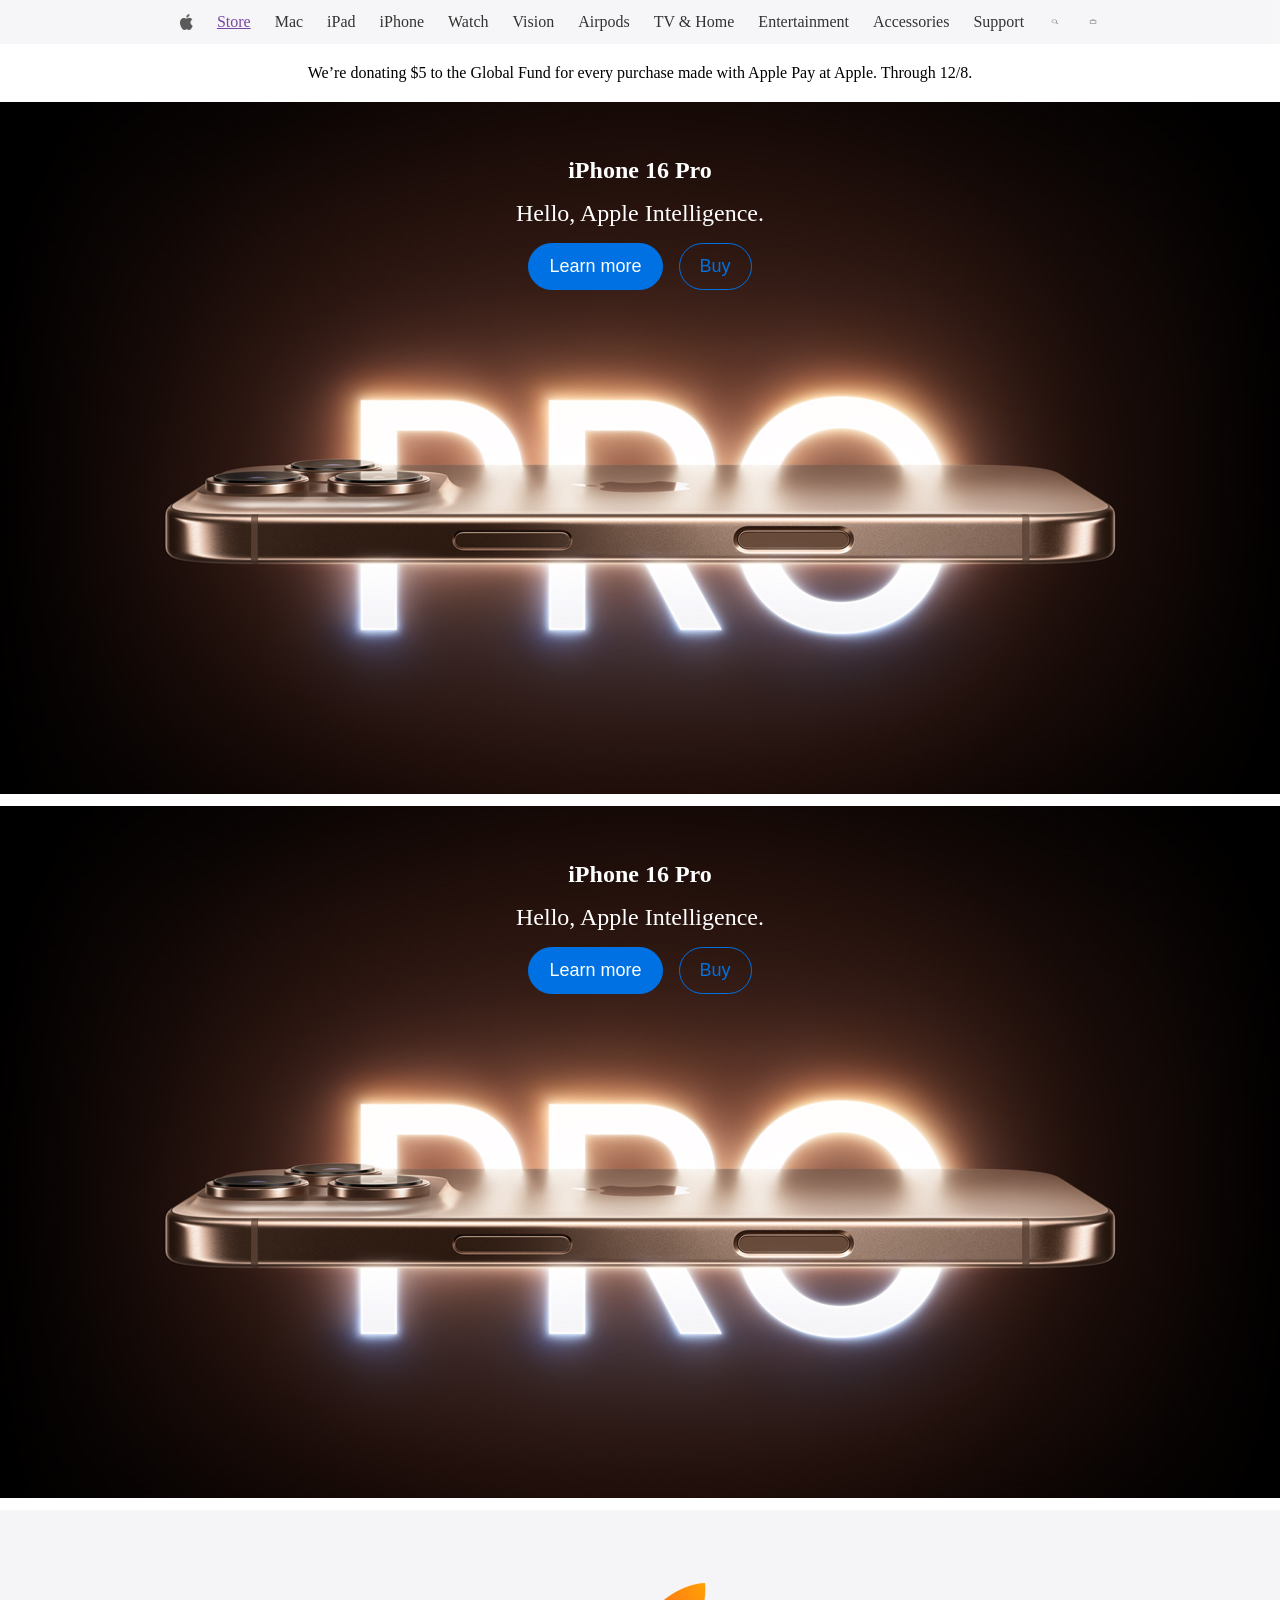
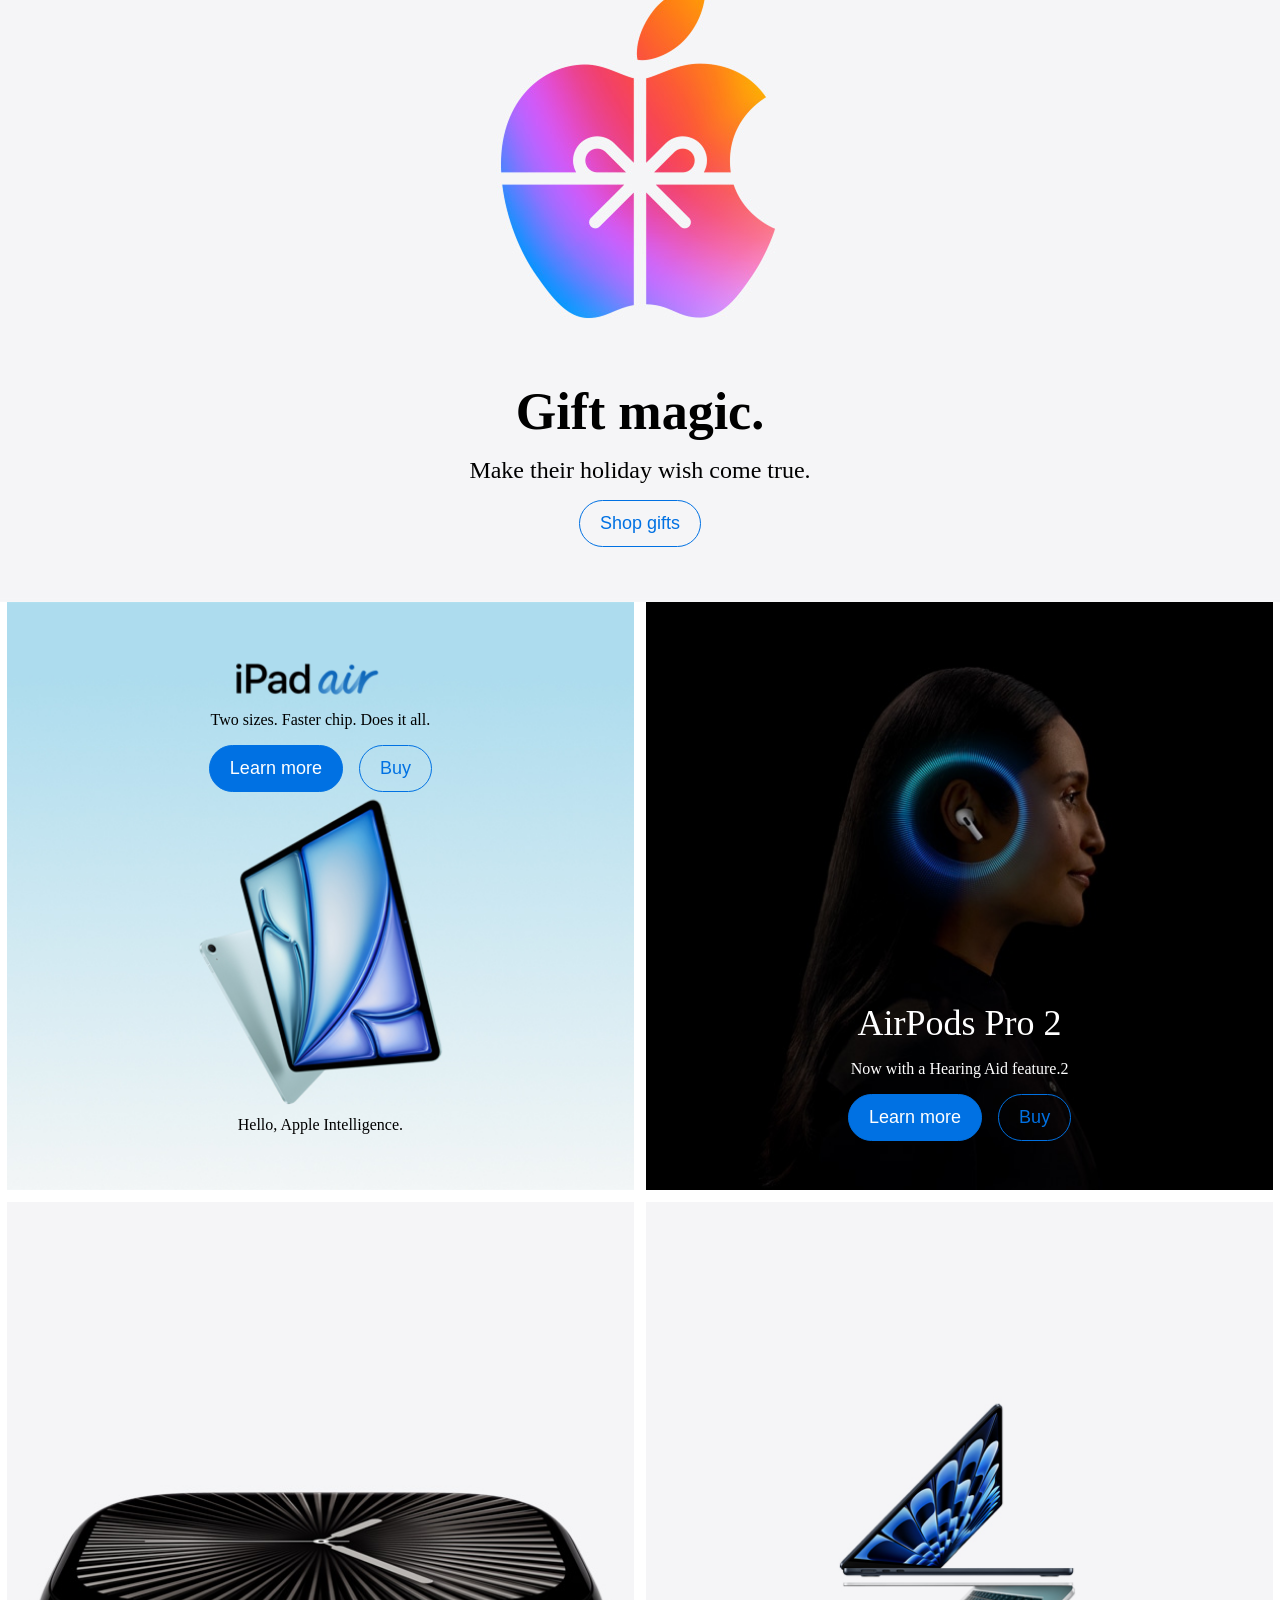
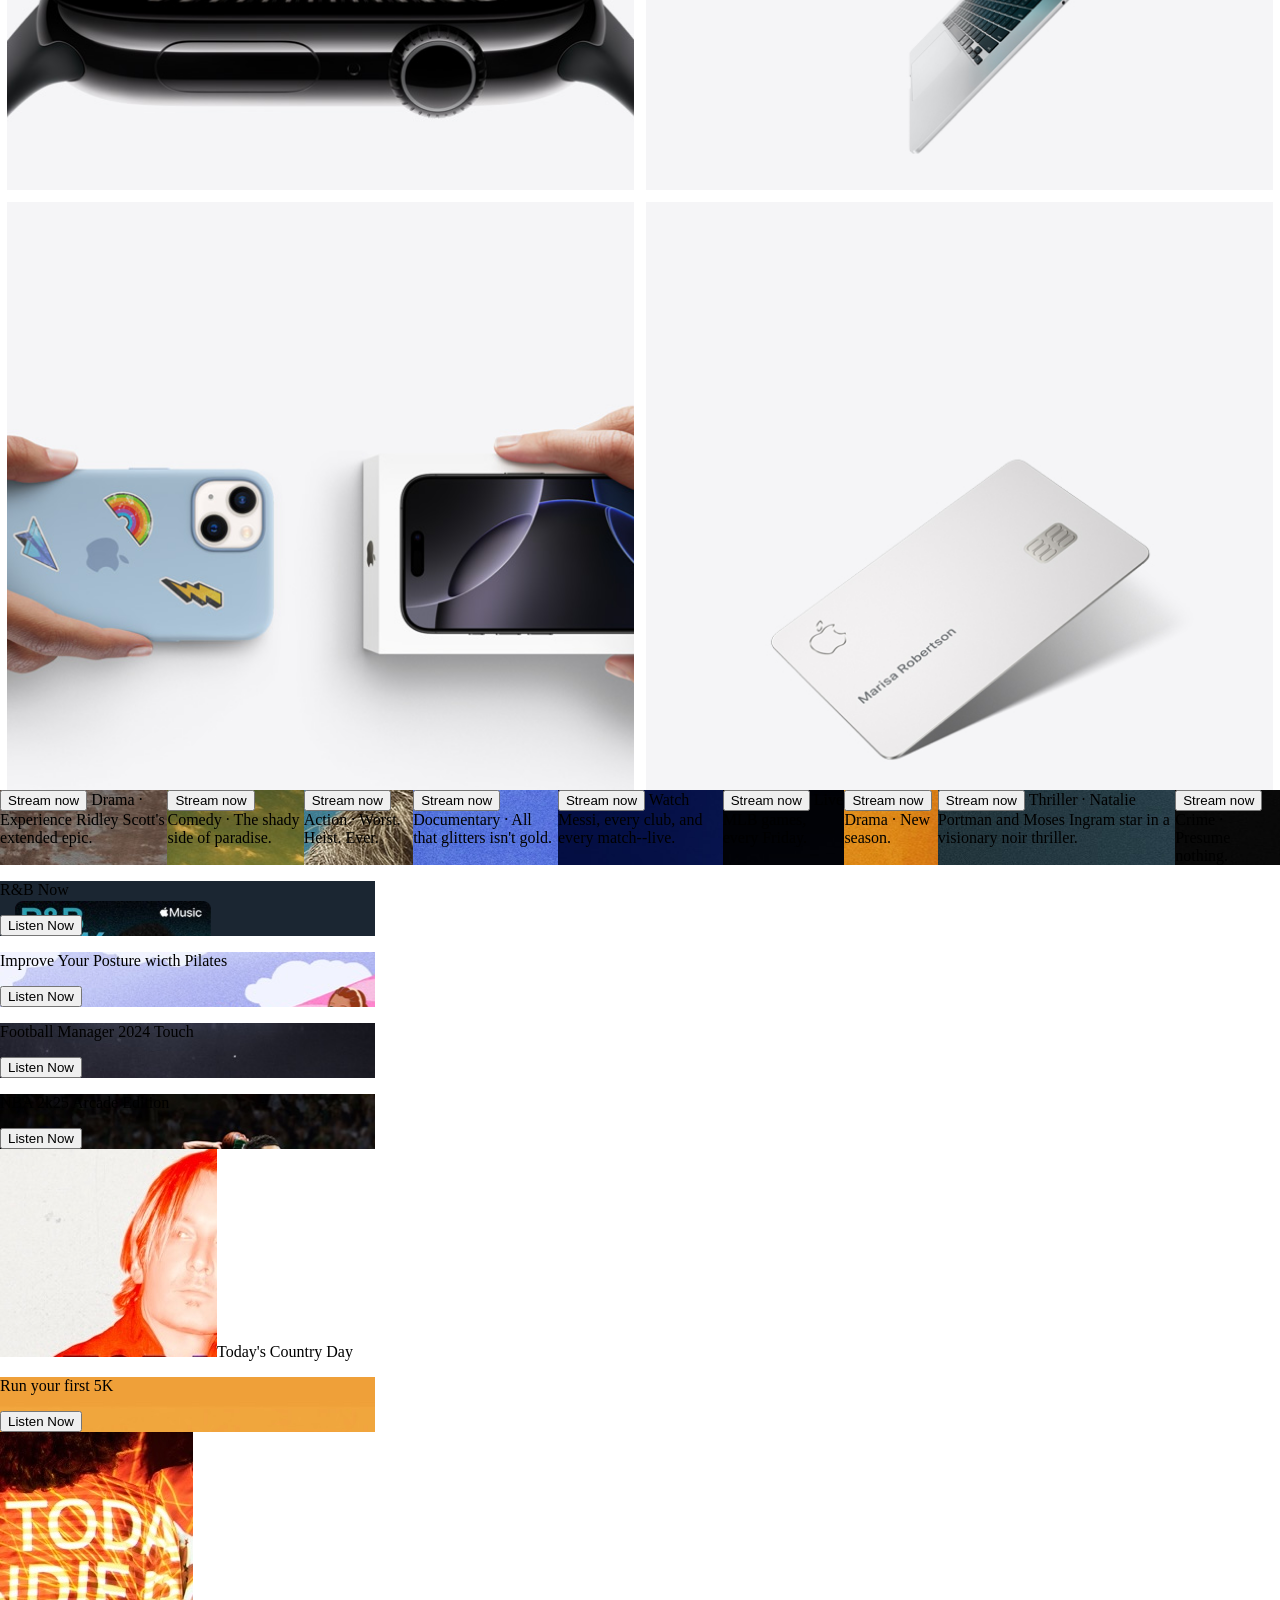
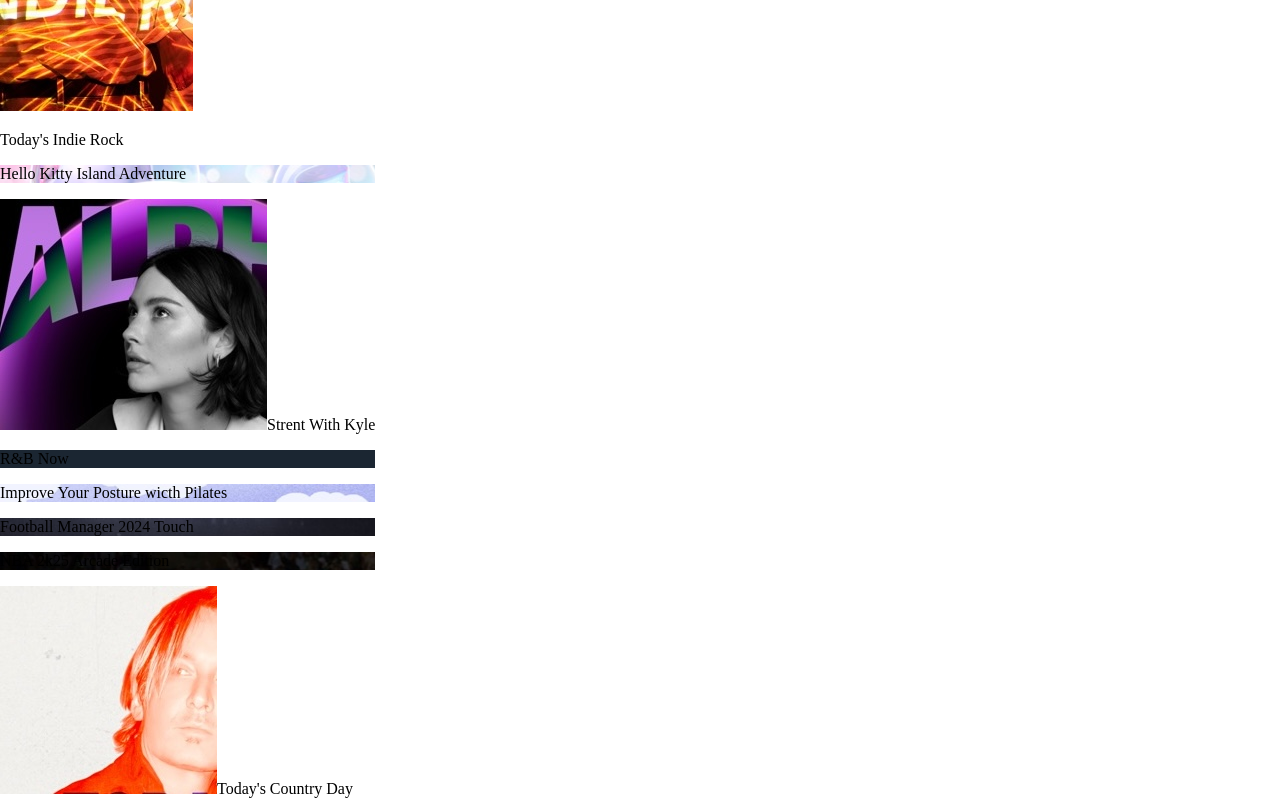
==== index.html @ 02512170 "ner zaslaa" ====
<!doctype html>
<html lang="en">
  <head>
    <meta charset="UTF-8" />
    <meta name="viewport" content="width=device-width, initial-scale=1.0" />
    <title>Apple</title>
    <link rel="stylesheet" href="style.css" />
  </head>
  <body>
    <main>
      <header class="flex">
        <img
          src="/images/Vector.png"
          alt="apple"
          style="width: 13px; height: 16px"
        />
        <div class="headerText">
          <a href="">Store</a>
          <div>Mac</div>
          <div>iPad</div>
          <div>iPhone</div>
          <div>Watch</div>
          <div>Vision</div>
          <div>Airpods</div>
          <div>TV & Home</div>
          <div>Entertainment</div>
          <div>Accessories</div>
          <div>Support</div>
        </div>
        <div class="headerIcons">
          <img src="/images/Item → Button - Search apple.com.png" alt="logo1" />
          <img src="/images/Item.png" alt="logo2" />
          <img src="/images/menu-icon.png" alt="logo3" />
        </div>
      </header>

      <div class="donation">
        We’re donating $5 to the Global Fund for every purchase made with
        Apple Pay at Apple. Through 12/8.
      </div>
      <div class="heroContainer">
        <section class="hero1 hero11">
          <div class="hero1text">
            <div>iPhone 16 Pro</div>
            <div>Hello, Apple Intelligence.</div>
            <div class="buttons">
              <button>Learn more</button>
              <button>Buy</button>
            </div>
          </div>
        </section>

        <section class="hero1 hero2">
          <div class="hero1text">
            <div>iPhone 16 Pro</div>
            <div>Hello, Apple Intelligence.</div>
            <div class="buttons">
              <button>Learn more</button>
              <button>Buy</button>
            </div>
          </div>
        </section>

        <section
          class="hero1 hero3"
          style="background-image: url(/images/Gift.png)"
        >
          <div class="hero3text">
            <div>Gift magic.</div>
            <div>Make their holiday wish come true.</div>
            <div class="buttons">
              <button>Shop gifts</button>
            </div>
          </div>
        </section>
      </div>

      <section class="section2 flex">
        <div class="box box1">
          <img src="./images/iPad.png" alt="" />
          <div class="box1Text flex">
            <div
              class="flex"
              style="
                flex-direction: column;
                justify-content: center;
                align-items: center;
              "
            >
              <img src="/images/Heading 3.png" alt="" />
              <p>Two sizes. Faster chip. Does it all.</p>
              <div class="buttons">
                <button>Learn more</button>
                <button>Buy</button>
              </div>
            </div>
            <div>Hello, Apple Intelligence.</div>
          </div>
        </div>

        <div class="box box2">
          <img src="/images/AirPod.png" alt="" />
          <div class="box2Text">
            <div>
              <p style="margin: 0 !important">AirPods Pro 2</p>
            </div>
            <div>
              <div>Now with a Hearing Aid feature.2</div>
            </div>
            <div class="buttons">
              <button>Learn more</button>
              <button>Buy</button>
            </div>
          </div>
        </div>

        <div class="box">
          <img src="/images/iWatch.png" alt="" />
          <div class="box3Text flex">
            <div class="box3T">
              <img src="/images/Vector.png" alt="" />
              WATCH
            </div>
            <div>SERIES 10</div>
            <p>Thistant classic</p>
            <div class="buttons">
              <button>Learn more</button>
              <button>Buy</button>
            </div>
          </div>
        </div>

        <div class="box">
          <img src="/images/laptop.png" alt="" />
          <div class="box3Text flex">
            <div class="box3T">
              <img src="/images/Vector.png" alt="" />
              Macbook Air
            </div>
            <p>Lean. Mean. M3 machine.</p>
            <div class="buttons">
              <button>Learn more</button>
              <button>Buy</button>
            </div>
          </div>
        </div>

        <div class="box">
          <img src="/images/Trade.png" alt="" />
          <div class="box3Text flex">
            <div class="box3T">
              <img src="/images/Vector.png" alt="" />
              Trade in
            </div>
            <p class="box5T">
              Get $180 $650 in credit when you trade in iPhone 12 or higher.3
            </p>
            <div>
              <button class="card5button">Get your estimate</button>
            </div>
          </div>
        </div>

        <div class="box">
          <img src="/images/Card.png" alt="" />
          <div class="box3Text flex">
            <div class="box3T">
              <img src="/images/Vector.png" alt="" />
              Card
            </div>
            <p class="box5T">
              Get up to 3% Daily Cash back with every purchase.
            </p>
            <div class="buttons">
              <button>Learn more</button>
              <button>Apply Now</button>
            </div>
          </div>
        </div>
      </section>

      <section class="slider flex">
        <div
          class="sliderItem"
          style="background-image: url(/images/napoleon.jpg)"
        >
          <div class="slider-item-info">
            <button class="info-button">Stream now</button>
            <span class="description"
              >Drama · Experience Ridley Scott's extended epic.</span
            >
          </div>
        </div>

        <div
          class="sliderItem"
          style="background-image: url(/images/bad-monkey.jpg)"
        >
          <div class="slider-item-info">
            <button class="info-button">Stream now</button>
            <span class="descript">Comedy · The shady side of paradise.</span>
          </div>
        </div>

        <div
          class="sliderItem"
          style="background-image: url(/images/instigators.jpg)"
        >
          <div class="slider-item-info">
            <button class="info-button">Stream now</button>
            <span class="descript">Action · Worst. Heist. Ever.</span>
          </div>
        </div>

        <div
          class="sliderItem"
          style="background-image: url(/images/k-pop-idols.jpg)"
        >
          <div class="slider-item-info">
            <button class="info-button">Stream now</button>
            <span class="descript"
              >Documentary · All that glitters isn't gold.</span
            >
          </div>
        </div>

        <div
          class="sliderItem"
          style="background-image: url(/images/season-pass.jpg)"
        >
          <div class="slider-item-info">
            <button class="info-button">Stream now</button>
            <span class="descript"
              >Watch Messi, every club, and every match--live.</span
            >
          </div>
        </div>

        <div
          class="sliderItem"
          style="background-image: url(/images/baseball.jpg)"
        >
          <div class="slider-item-info">
            <button class="info-button">Stream now</button>
            <span class="descript">Live MLB games, every Friday.</span>
          </div>
        </div>

        <div
          class="sliderItem"
          style="background-image: url(/images/pachinko.jpg)"
        >
          <div class="slider-item-info">
            <button class="info-button">Stream now</button>
            <span class="descript">Drama · New season.</span>
          </div>
        </div>
        <div
          class="sliderItem"
          style="background-image: url(/images/lady-in-the-lake.jpg)"
        >
          <div class="slider-item-info">
            <button class="info-button">Stream now</button>
            <span class="descript"
              >Thriller · Natalie Portman and Moses Ingram star in a visionary
              noir thriller.</span
            >
          </div>
        </div>

        <div
          class="sliderItem"
          style="background-image: url(/images/pressumed-innocent.jpg)"
        >
          <div class="slider-item-info">
            <button class="info-button">Stream now</button>
            <span class="descript">Crime · Presume nothing.</span>
          </div>
        </div>
      </section>

      <div class="bullets">
        <a href="napoleon" class="bullet"></a>
        <a href="k-pop-idaols" class="bullet"></a>
        <a href="season-pass" class="bullet"></a>
        <a href="presummed-innocent" class="bullet"></a>
        <a href="pachinko" class="bullet"></a>
        <a href="baseball" class="bullet"></a>
        <a href="lady_in_the_lake" class="bullet"></a>
        <a href="morning-show" class="bullet"></a>
      </div>

      <section class="footerSection flex">
        <div class="footer-animation">
          <div class="card1" style="background-image: url(./images/R.png)">
            <p class="cardText1">R&B Now</p>
            <div class="cardButton">
              <button>Listen Now</button>
            </div>
          </div>
          <div
            class="card1"
            style="background-image: url(./images/Background\ \(2\).png)"
          >
            <p class="cardText">Improve Your Posture wicth Pilates</p>
            <div class="cardButton">
              <button>Listen Now</button>
            </div>
          </div>
          <div class="card1" style="background-image: url(./images/3.jpg)">
            <p class="cardText">Football Manager 2024 Touch</p>
            <div class="cardButton">
              <button>Listen Now</button>
            </div>
          </div>
          <div class="card1" style="background-image: url(./images/nba.png)">
            <p class="cardText">NBA 2k25 Arcade Edition</p>
            <div class="cardButton">
              <button>Listen Now</button>
            </div>
          </div>
          <div
            class="card1"
            style="background-image: url(./images/Das.png)"
          ></div>
          <div class="card2">
            <div class="cardText2">
              <img src="/images/2 copy.jpg" class="rock" />Today's Country Day
            </div>
          </div>
          <div class="card1" style="background-image: url(./images/7.jpg)">
            <p class="cardText">Run your first 5K</p>
            <div class="cardButton">
              <button>Listen Now</button>
            </div>
          </div>
          <div class="card3">
            <div class="cardText2">
              <img src="/images/8.jpg" class="indie" alt="" />
              <p class="cardText2">Today's Indie Rock</p>
            </div>
          </div>
          <div class="card1" style="background-image: url(./images/9.jpg)">
            <p class="cardText">Hello Kitty Island Adventure</p>
          </div>
          <div class="card4">
            <div class="cardText2">
              <img src="/images/10.jpg" class="strent" alt="" />Strent With Kyle
            </div>
          </div>
          <div class="card1" style="background-image: url(./images/R.png)">
            <p class="cardText1">R&B Now</p>
          </div>
          <div
            class="card1"
            style="background-image: url(./images/Background\ \(2\).png)"
          >
            <p class="cardText">Improve Your Posture wicth Pilates</p>
          </div>
          <div class="card1" style="background-image: url(./images/3.jpg)">
            <p class="cardText">Football Manager 2024 Touch</p>
          </div>
          <div class="card1" style="background-image: url(./images/nba.png)">
            <p class="cardText">NBA 2k25 Arcade Edition</p>
          </div>
          <div
            class="card1"
            style="background-image: url(./images/Das.png)"
          ></div>
          <div class="card2">
            <div class="cardText2">
              <img src="/images/2 copy.jpg" class="rock" />Today's Country Day
            </div>
          </div>
        </div>
      </section>
    </main>
  </body>
</html>
---- style.css ----
@import url("");
body {
  margin: 0;
  padding: 0;
  box-sizing: border-box;
}
.flex {
  display: flex;
}
main {
  max-width: 1920px;
  width: 100%;
  margin: auto;
}
header {
  display: flex;
  gap: 24px;
  height: 44px;
  align-items: center;
  justify-content: center;
  background-color: #f5f5f7;
  opacity: 0.8;
}
.headerText {
  display: flex;
  gap: 24px;
  align-items: center;
}
.headerIcons {
  display: flex;
  gap: 24px;
  align-items: center;
}
.headerIcons > img {
  width: 14px;
  height: 14px;
}
.headerIcons > :last-child {
  display: none;
}
.donation {
  width: 60%;
  display: flex;
  justify-content: center;
  text-align: center;
  padding: 20px 0px;
  vertical-align: bottom;
  margin: auto;
}
.hero1 {
  width: 100%;
  height: 692px;
  display: flex;
  justify-content: center;
  background-image: url(/images/Figure.png);
  background-position: center;
  background-size: cover;
}

.hero1text {
  display: flex;
  flex-direction: column;
  gap: 16px;
  align-items: center;
  margin-top: 55px;
}
.hero3 {
  background-image: url(/images/phone-01.png);
  align-items: end;
}
.hero3text {
  display: flex;
  flex-direction: column;
  gap: 16px;
  align-items: center;
  margin-bottom: 55px;
}
.hero3text > :first-child {
  font-size: 52px;
  font-weight: 600;
  color: black;
}
.hero3text > :nth-child(2) {
  font-size: 24px;
  color: black;
}
.hero1text > :first-child {
  font-size: 24px;
  font-weight: 600;
  color: white;
}
.hero1text > :nth-child(2) {
  font-size: 24px;
  color: white;
}
.buttons {
  display: flex;
  gap: 16px;
}
.box5T {
  text-align: center;
  width: 30%;
}
.buttons > :first-child {
  background-color: #0071e3;
  border-radius: 999px;
  border: 1px solid #0071e3;
  color: white;
  font-size: 18px;
  padding: 12px 20px;
}
.buttons > :last-child {
  background-color: transparent;
  border-radius: 999px;
  color: #0071e3;
  border: 1px solid #0071e3;
  font-size: 18px;
  padding: 12px 20px;
}
.card5button {
  background-color: #0071e3;
  border-radius: 999px;
  border: 1px solid #0071e3;
  font-size: 18px;
  color: white;
}
.heroContainer {
  display: flex;
  flex-direction: column;
  gap: 12px;
}
.section2 {
  width: 100%;
  gap: 12px;
  flex-wrap: wrap;
  justify-content: center;
}
.box {
  height: 588px;
  width: 49%;
  position: relative;
}
.box > img {
  width: 100%;
  height: 100%;
  position: absolute;
  top: 0px;
  left: 0px;
  object-fit: cover;
}

.box1Text {
  flex-direction: column;
  gap: 324px;
  align-items: center;
  position: relative;
  top: 60px;
  justify-content: center;
}
.box2Text {
  flex-direction: column;
  align-items: center;
  position: relative;
  top: 400px;
  color: white;
  display: flex;
  justify-content: center;
  gap: 16px;
}

.box2Text > :first-child {
  font-size: 36px;
  font-family: "Inter", serif;
  font-style: bold;
}
.box2Text > :nth-child() {
  font-size: 18px;
  font-family: "Inter", serif;
  height: 25px;
}
.box3Text {
  flex-direction: column;
  align-items: center;
  position: relative;
  top: 60px;
}
.box3T {
  font-size: 32px;
}

.slider {
  width: 100%;
  gap: 16px;
  overflow-x: scroll;
  padding-top: 10px;
}
.sliderItem {
  width: 1250px;
  height: 668px;
  background-image: url(./images/napoleon.jpg);
  background-size: cover;
  background-position: center;
  flex-shrink: 0;
  position: relative;
}

.slider-item-info {
  position: absolute;
  left: 47px;
  bottom: 38px;
}
.info-button {
  border: none;
  font-size: 17px;
  border-radius: 999px;
  background-color: #f5f5f7;
  justify-content: flex-end;
  width: 136px;
  height: 42px;
}
.hero2 {
  background-image: url(/images/Background.png);
}
.description {
  color: white;
  font-size: 20px;
}

.descript {
  color: white;
  font-size: 20px;
}
.bullets {
  display: flex;
  height: 30px;
  justify-content: center;
  align-items: center;
  border: 1 px solid red;
  margin-top: 14px;
  font-weight: 600;
}
.bullet {
  width: 8px;
  height: 8px;
  opacity: 0.75;
  background-color: rgba(0, 0, 0, 0.42);
  margin-inline: 7px;
  border-radius: 50%;
  column-gap: 14px;
}
.footerSection {
  width: 100%;
  overflow: hidden;
  height: 236px;
  position: relative;
  --quantity: 10;
}
.footer-animation {
  display: flex;
  width: calc(417px * 10);
  animation: scroll 15s linear infinite;
  gap: 12px;
}
.card1 {
  flex-shrink: 0;
  width: 417px;
  height: 236px;
  background-size: cover;
  background-position: center;
  border-radius: 4px;
  position: relative;
}
.cardButton {
  position: absolute;
  width: 100%;
  height: 100%;
  
  top: 0;
  left: 0;
  display: flex;
  justify-content: center;
  align-items: center;
}

.cardButton > button {
  display: none;
  border-radius: 20px;
  padding: 12px;
  background-color: #f5f5f7;
}

.card1:hover .cardButton > button {
  display: block;
}

.card2 {
  flex-shrink: 0;
  width: 417px;
  height: 236px;
  background-size: contain;
  background-position: center;
  border-radius: 4px;
  background-color: rgba(0, 0, 0, 0.2);
}
.rock {
  width: 200px;
  height: 206px;
  margin-top: 20px;
}
.indie {
  width: 200px;
  height: 180px;
  margin-top: 20px;
}
.strent {
  width: 200px;
  height: 180px;
  margin-top: 20px;
}
.cardText {
  justify-content: end;
  align-items: flex-end;
  font-size: 14px;
  font-weight: 600;
  color: white;
  margin-top: 190px;
  width: 203px;
  margin-left: 15px;
}
.cardText1 {
  display: flex;
  justify-content: center;
  align-items: center;
  flex-direction: column;
  font-size: 14px;
  font-weight: 600;
  color: white;
  margin-top: 100px;
  margin-left: 90px;
  font-weight: bold;
}
.cardText2 {
  color: black;
  display: flex;
  justify-content: flex-end;
  align-items: center;
  margin-right: 20px;
  font-weight: bold;
}
.card3 {
  flex-shrink: 0;
  width: 417px;
  height: 236px;
  background-size: contain;
  background-position: center;
  border-radius: 4px;
  background-color: rgb(64, 13, 14);
}
.card4 {
  flex-shrink: 0;
  width: 417px;
  height: 236px;
  background-size: contain;
  background-position: center;
  border-radius: 4px;
  background-color: rgb(38, 38, 38);
}
.footer-animation:hover {
  animation-play-state: paused;
}

@keyframes scroll {
  0% {
    transform: translateX(0);
  }
  100% {
    transform: translateX(-80%);
  }
}

@media (max-width: 768px) {
  header {
    justify-content: space-between;
    padding: 0px 15px;
  }
  .headerText {
    display: none;
  }
  .headerIcons > :last child {
    display: block;
  }
  .sliderItem {
    height: 368px;
  }
}

@media (max-width: 390px) {
  .box {
    width: 100%;
  }
  .sliderItem {
    height: 495px;
  }

  .hero11 {
    background-image: url(./images/phone-03.png);
    background-position: center;
    background-size: cover;
    align-items: end;
    height: 500px;
  }
  .hero3 {
    background-image: url(/images/phone-03@2x.png);
  }
  .hero1text {
    margin-bottom: 36px;
  }

  .hero2 {
    background-image: url(./images/phone-02.png);
    height: 500px;
  }
  .sliderItem {
    width: 274px;
    height: 495px;
  }
}
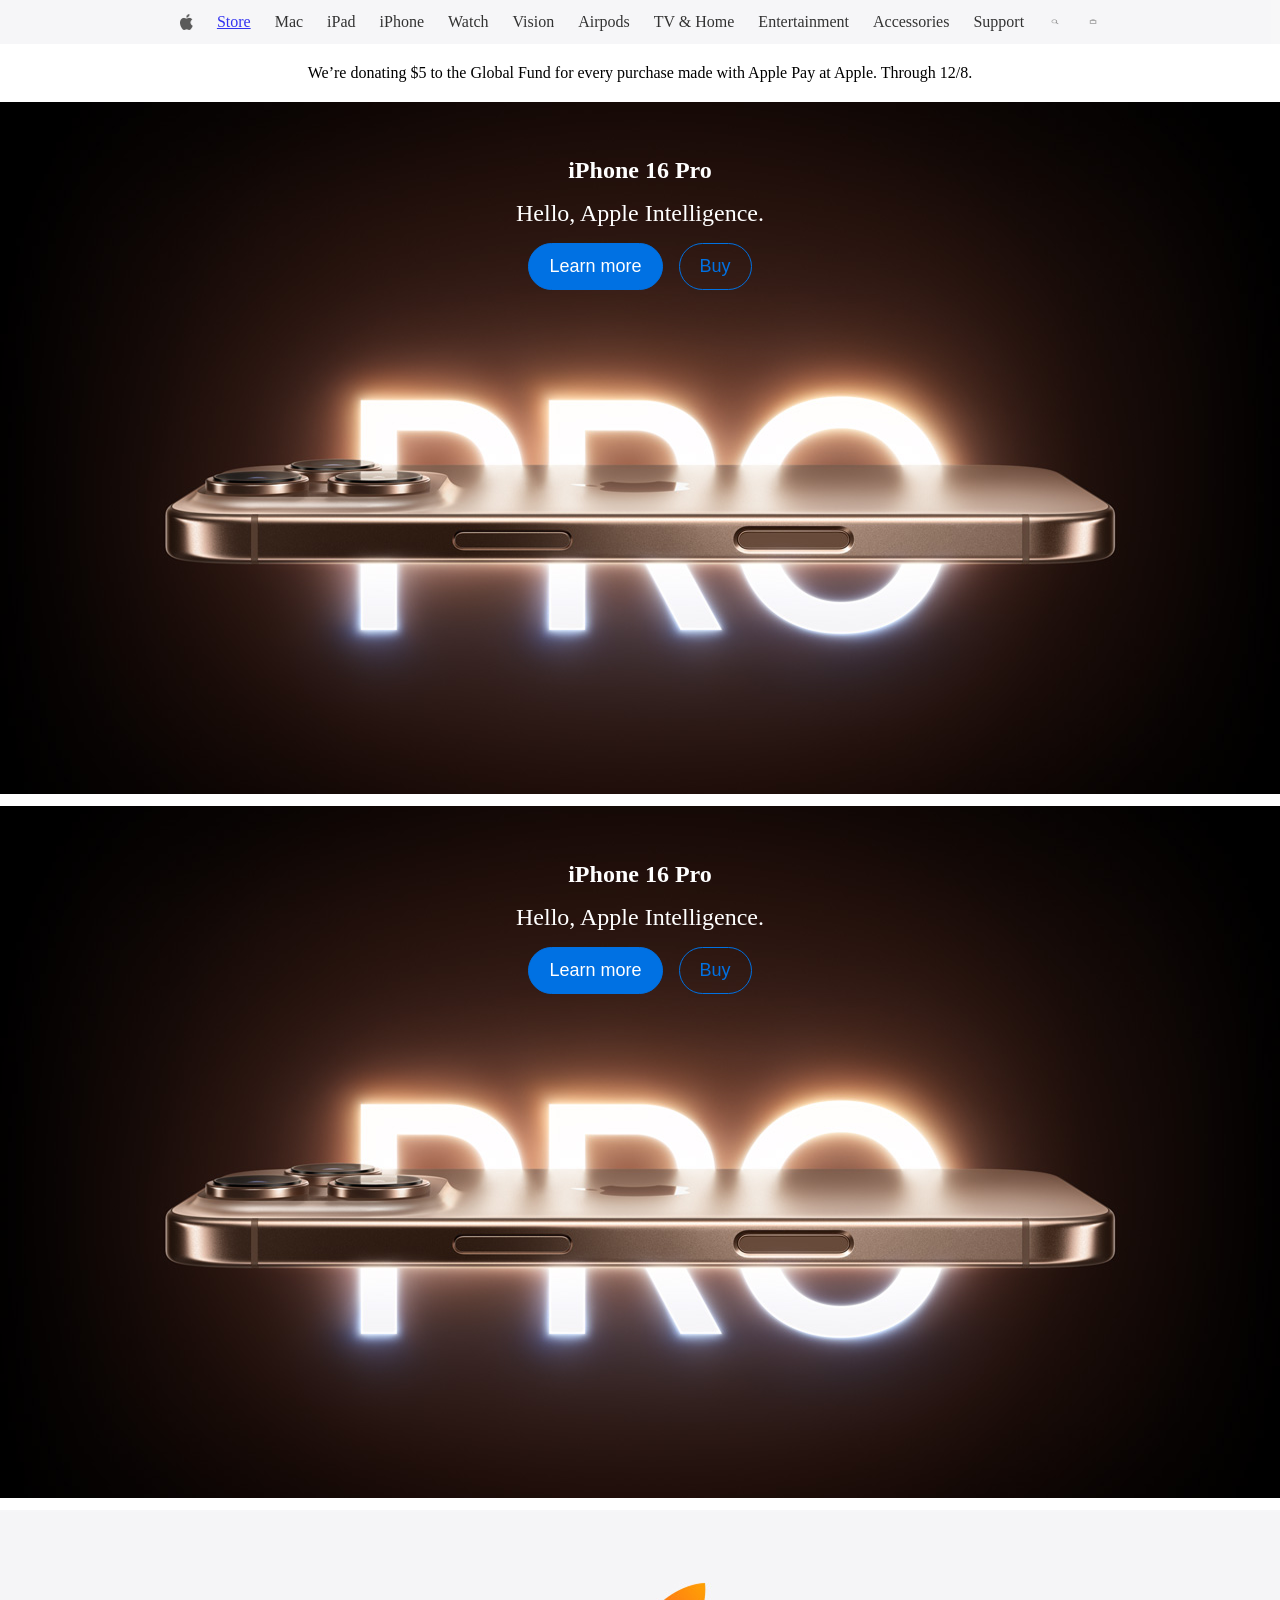
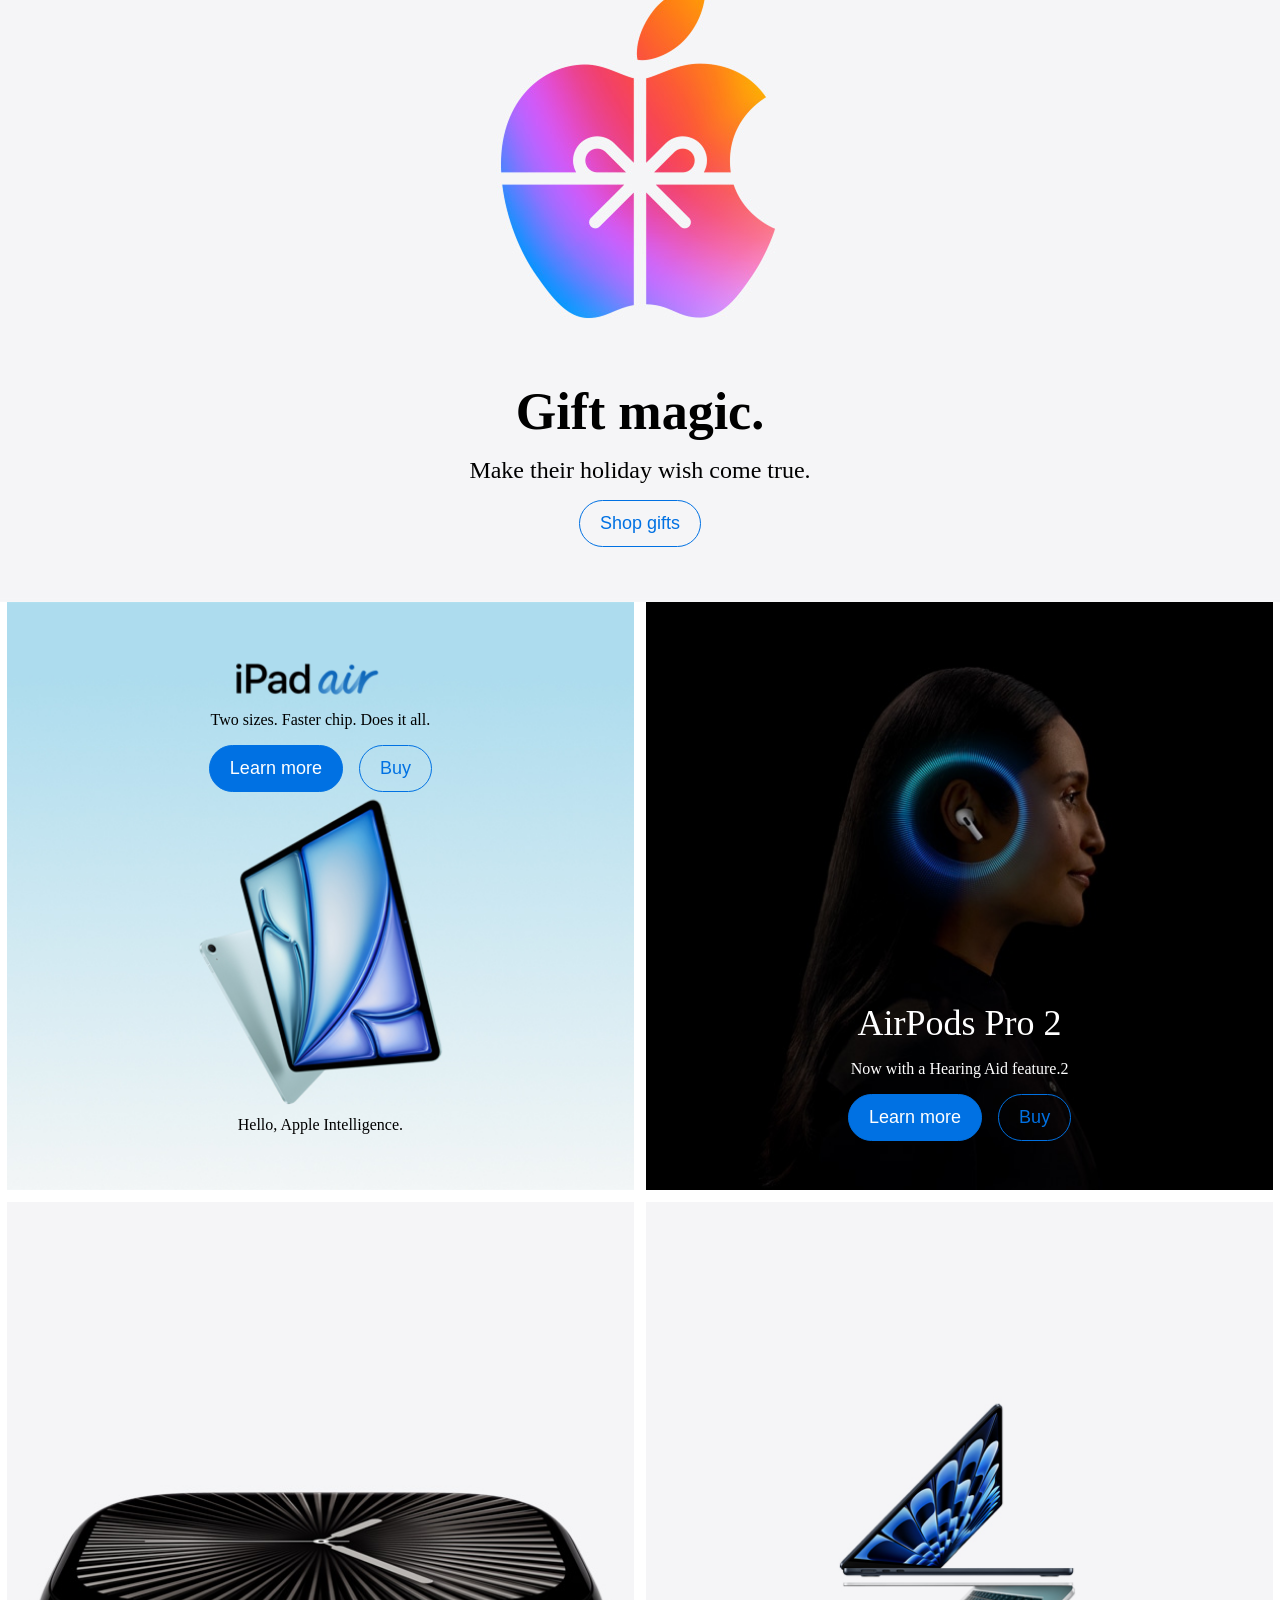
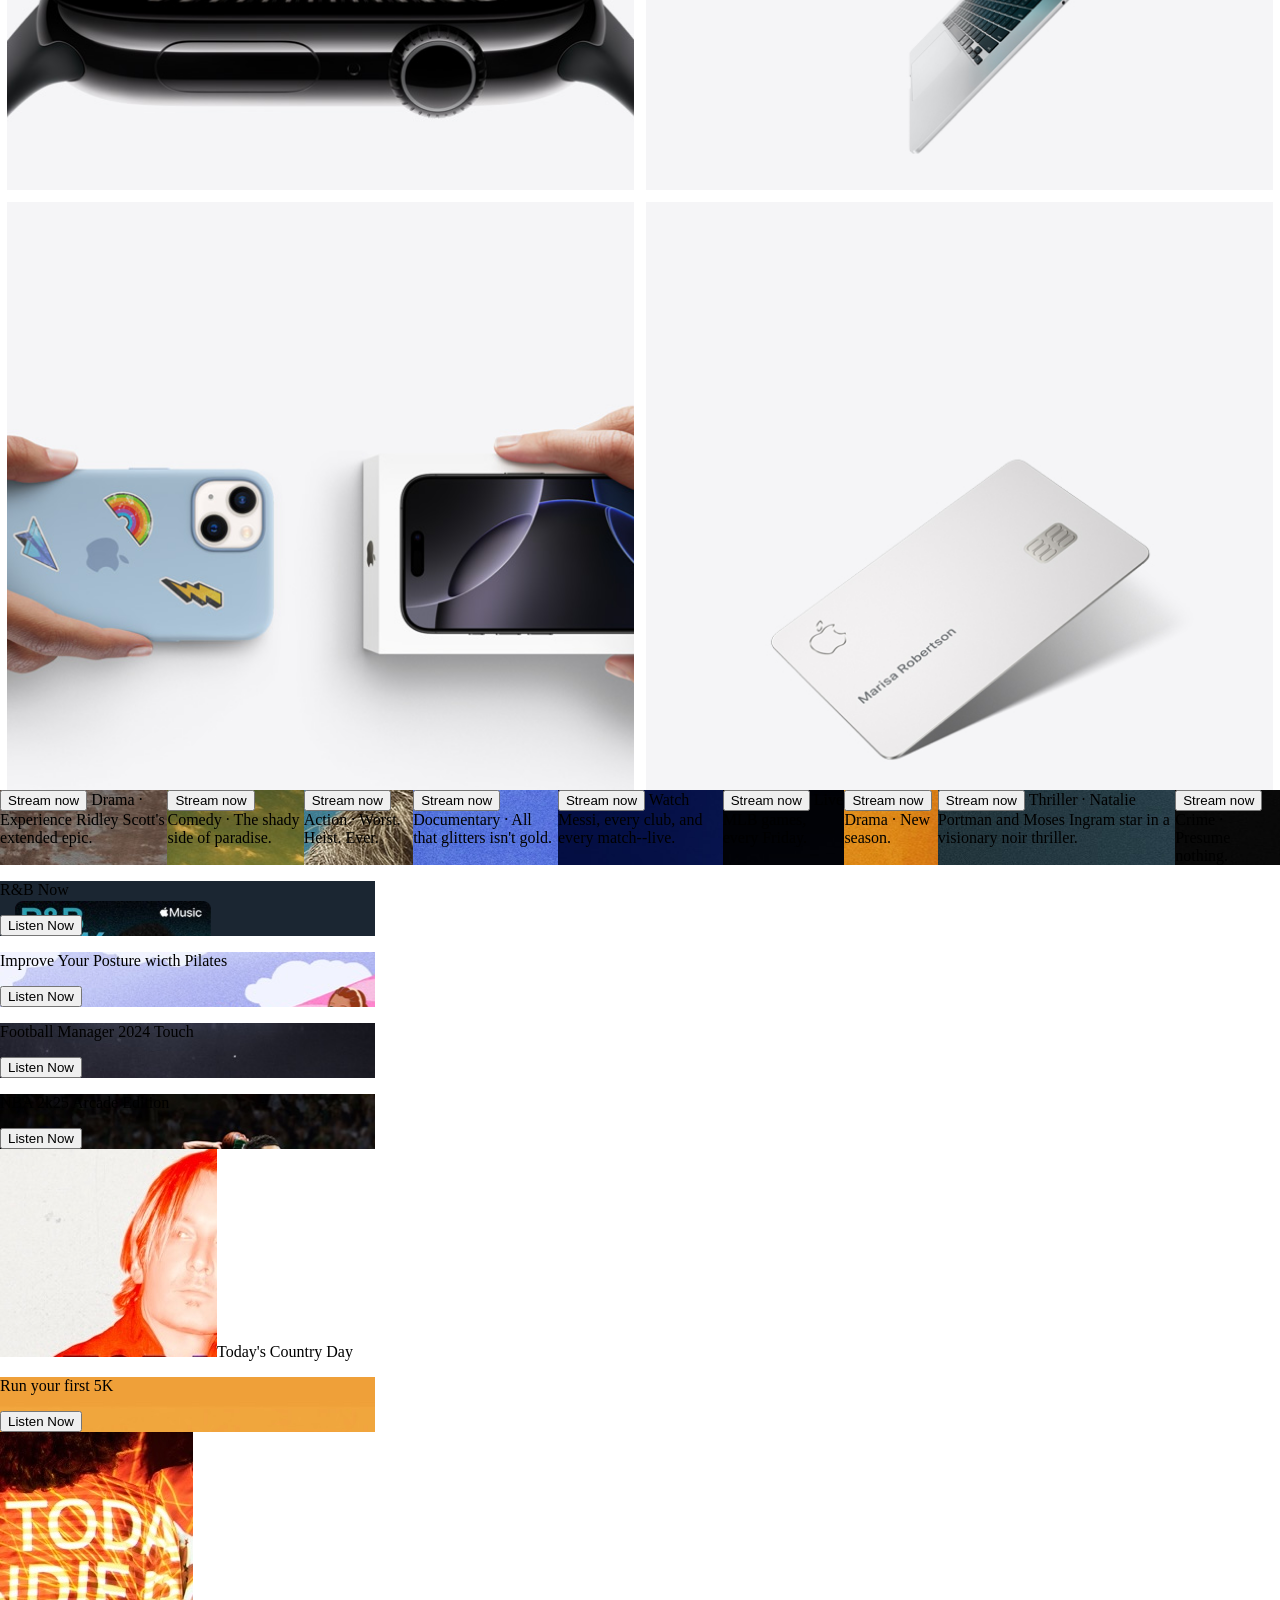
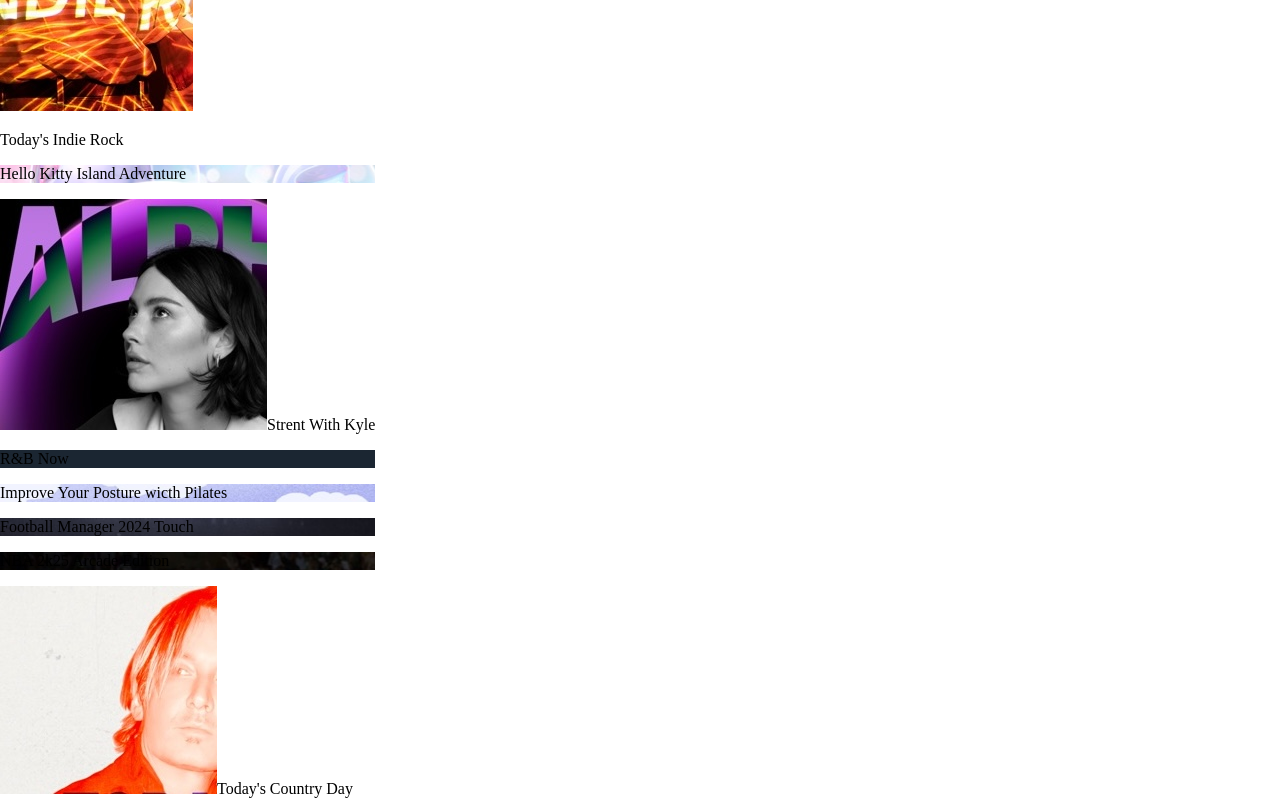
==== commit 81b1fca3: "apple logo store soligddog bolson" ====
--- a/index.html
+++ b/index.html
@@ -15,7 +15,7 @@
           style="width: 13px; height: 16px"
         />
         <div class="headerText">
-          <a href="">Store</a>
+          <a href="./store.html" target="_blank">Store</a>
           <div>Mac</div>
           <div>iPad</div>
           <div>iPhone</div>
